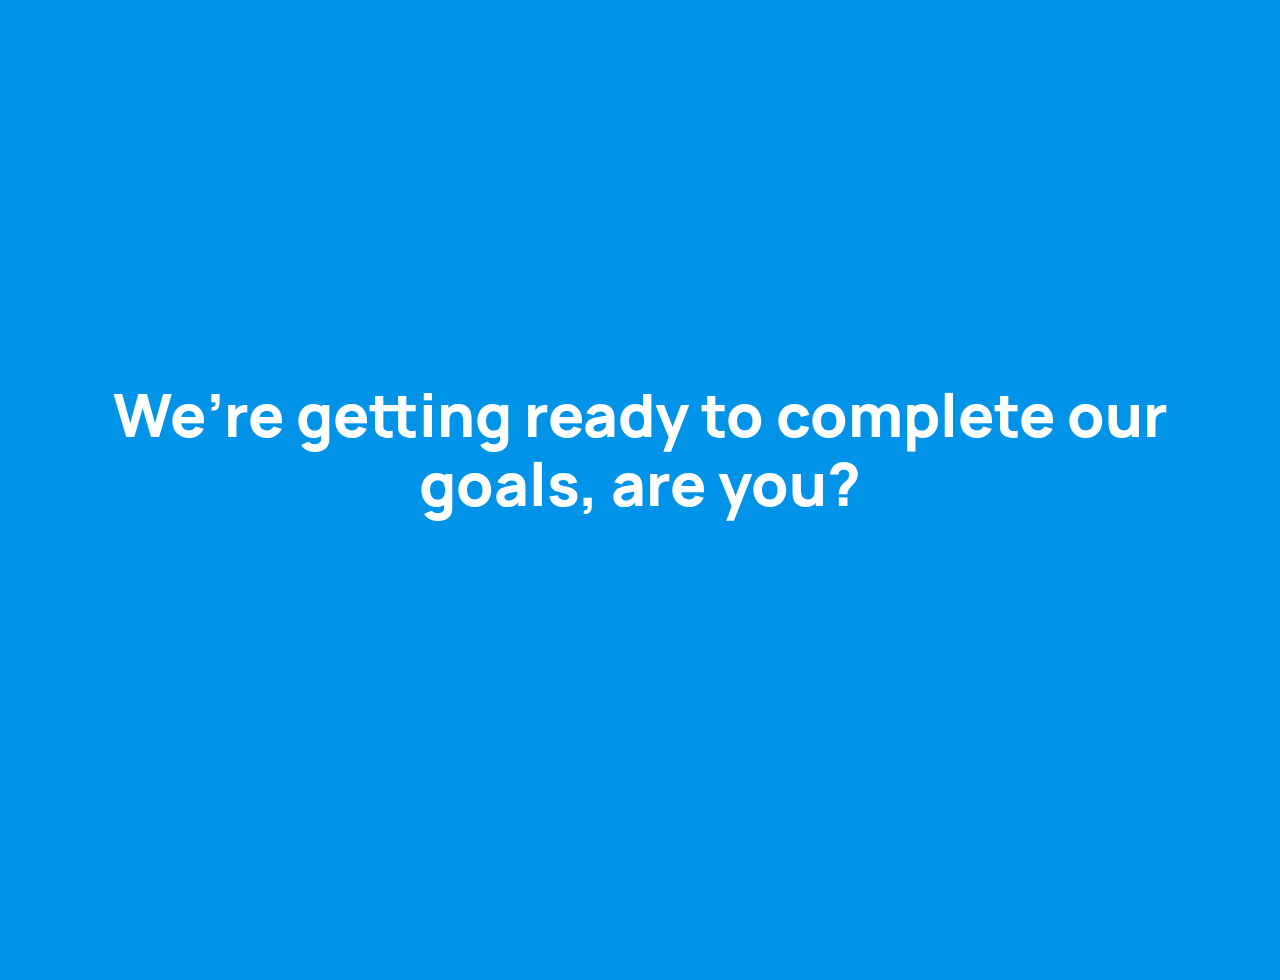
==== index.html @ a707ebc5 "1st October Changes" ====
<!DOCTYPE html>
<html>
    <head>
        <title>Divuture</title>
        <meta name="viewport" content="width=device-width,height=device-height,initial-scale=1,user-scalable=0,minimum-scale=1,maximum-scale=1,shrink-to-fit=no">
        <link href="/styles/main.css" rel="stylesheet">
    </head>
    <body>
            <div class="logo">
                    <div class="logo-circle"><img src="../images/icon.png" alt="profile" class="avatar-img rounded-circle"></div>
            </div>
                    <div class="big-header fadeInUp">
                        We’re getting ready to complete our goals, are you?
                    </div>
        <div class="section">


                     
                <div class="card">
                        <div class="card-body">
                            <div class="mb-1">
                                <div class="row align-items-center">
                                    <div class="col-flex ml-3">
                                        <p class="card-title">
                                            <span class="avatar mr-2">
                                                <img src="../images/icon.png" alt="profile" class="avatar-img rounded-circle">
                                            </span>
                                            <span class="nolink">Divuture</span>
                                            <span class="ml-1 mr-1">·</span>
                                            <span class="text-muted"><time>2 days ago</time></span>
                                        </p>
                                    </div>
                                    <div class="col-auto">
                                            <svg class="MuiSvgIcon-root" focusable="false" viewBox="0 0 24 24" aria-hidden="true" role="presentation"><path d="M12 8c1.1 0 2-.9 2-2s-.9-2-2-2-2 .9-2 2 .9 2 2 2zm0 2c-1.1 0-2 .9-2 2s.9 2 2 2 2-.9 2-2-.9-2-2-2zm0 6c-1.1 0-2 .9-2 2s.9 2 2 2 2-.9 2-2-.9-2-2-2z"></path></svg>
                                    </div>
                                </div>
                                <div>
                                    <h3 class="m-3">Launch Divuture website on November 1st</h3>
                                    <p class="m-3 description">Launch a brand new social platform specifically designed to help you complete more of your goals. Create goals for yourself, join in on the goals of your friends, and track each other’s progress for an added boost of accountability, to make sure that all of your goals are accomplished on time. Life’s too short to not achieve your goals; it’s time to Divuture.</p>
                                </div>
                            </div>
                        </div>
                </div>
        </div>
    </body>
</html>
---- styles/main.css ----
/* Root */
@-webkit-keyframes fadeInDown {
	0% {
		-webkit-transform: translateY(-24px) scale(1);
		transform: translateY(-24px) scale(1)
	}
	to {
		-webkit-transform: translateY(0) scale(1);
		transform: translateY(0) scale(1)
	}
}
@keyframes fadeIn {
	0% {
		opacity: 0
	}
	to {
		opacity: 1
	}
}
@-webkit-keyframes fadeIn {
	0% {
		opacity: 0
	}
	to {
		opacity: 1
	}
}
@keyframes fadeInDown {
	0% {
		-webkit-transform: translateY(-24px) scale(1);
		transform: translateY(-24px) scale(1)
	}
	to {
		-webkit-transform: translateY(0) scale(1);
		transform: translateY(0) scale(1)
	}
}
@-webkit-keyframes fadeInUp {
	0% {
		-webkit-transform: translateY(50px) scale(1);
		transform: translateY(50px) scale(1)
	}
	to {
		-webkit-transform: translateY(0) scale(1);
		transform: translateY(0) scale(1)
	}
}
@keyframes fadeInUp {
	0% {
		-webkit-transform: translateY(24px) scale(1);
		transform: translateY(24px) scale(1)
	}
	to {
		-webkit-transform: translateY(0) scale(1);
		transform: translateY(0) scale(1)
	}
}
@-webkit-keyframes pulse {
	0% {
		-webkit-transform: scale(1);
		transform: scale(1)
	}
	60% {
		-webkit-transform: scale(1.14);
		transform: scale(1.14)
	}
	80% {
		-webkit-transform: scale(.94);
		transform: scale(.94)
	}
	to {
		-webkit-transform: scale(1);
		transform: scale(1)
	}
}
@keyframes pulse {
	0% {
		-webkit-transform: scale(1);
		transform: scale(1)
	}
	60% {
		-webkit-transform: scale(1.14);
		transform: scale(1.14)
	}
	80% {
		-webkit-transform: scale(.94);
		transform: scale(.94)
	}
	to {
		-webkit-transform: scale(1);
		transform: scale(1)
	}
}
@keyframes strike {
	from {
		text-decoration-color: transparent
	}
	to {
		text-decoration-color: #000
	}
}
body {
	margin: 0;
	padding: 0
}
@font-face{font-family:manrope;font-display:fallback;src:url(../fonts/manrope/manrope-regular.woff2) format("woff2"),
url(../fonts/manrope/manrope-regular.woff) format("woff"),
url(../fonts/manrope/manrope-regular.otf) format("truetype");
font-style:normal;
font-weight:400
}
@font-face{font-family:manrope;font-display:fallback;src:url(../fonts/manrope/manrope-extrabold.woff2) format("woff2"),
url(../fonts/manrope/manrope-extrabold.woff) format("woff"),
url(../fonts/manrope/manrope-extrabold.otf) format("truetype");
font-style:normal;
font-weight:700
}
.fadeInUp {
	-webkit-animation:fadeInUp .35s ease forwards;
	animation:fadeInUp .35s ease forwards
}
.fadeIn {
	-webkit-animation:fadeIn 1s ease forwards;
	animation:fadeIn 1s ease forwards
}
html {
	-webkit-text-size-adjust:100%
}
body {
	font-family: manrope, Oxygen, Ubuntu, Cantarell, 'Open Sans', 'Helvetica Neue';
    font-size: .9375rem;
    font-weight: 400;
    line-height: 1.5;
    margin: 0;
    text-align: left;
    color: #000000;
    overscroll-behavior: contain;
    background-color: #0093e7;
}
.mb-1, .my-1 {
    margin-bottom: .1875rem !important;
}
.ml-1, .mx-1 {
    margin-left: .1875rem !important;
}
.ml-3, .mx-3 {
    margin-left: .75rem !important;
}
.mr-2, .mx-2 {
    margin-right: .375rem !important;
}
.mr-1, .mx-1 {
    margin-right: .1875rem !important;
}
.m-3 {
    margin: .75rem !important;
}
.text-muted {
    color: #95aac9 !important;
}
.rounded-circle {
    border-radius: 50% !important;
}
img, svg {
    vertical-align: middle;
}
img {
    border-style: none;
}
.nolink {
    color: #000;
    text-decoration: none;
}
a {
    text-decoration: none;
    color: #000;
    background-color: transparent;
    -webkit-text-decoration-skip: objects;
}
p {
    display: block;
    margin-block-start: 0em;
    margin-block-end: 0em;
}
h3{

}
/* Alignment */
.align-items-center {
    -webkit-box-align: center !important;
    -ms-flex-align: center !important;
    align-items: center !important;
}
.row {
    display: -webkit-box;
    display: -ms-flexbox;
    display: flex;
    width: 100%;
    -ms-flex-wrap: wrap;
    flex-wrap: wrap;
}
.col-flex {
    max-width: 100%;
    -ms-flex-preferred-size: 0;
    flex-basis: 0;
    -webkit-box-flex: 1;
    -ms-flex-positive: 1;
    flex-grow: 1;
    display: flex;
}
.col-auto {
    flex: 0 0 auto;
    width: auto;
    max-width: 100%;
    padding-right: 12px;
    padding-left: 12px;
}
/* Sections */
.section {
    display:flex;
    display: -webkit-box;
    display: -moz-box;
    display: -ms-flexbox;
    display: -webkit-flex;
    display: flex;
    flex-flow: column;
    align-items: center;
    justify-content: center;
}
/* Card */
.card {
    border-radius: 5px;
    background: linear-gradient(rgba(255,255,255,1) 15%, rgba(255,255,255,0) 100%);
    background-clip: border-box;
    margin: 0px;
    position: relative;
    display: -webkit-box;
    display: -ms-flexbox;
    display: flex;
    -webkit-box-orient: vertical;
    -webkit-box-direction: normal;
    -ms-flex-direction: column;
    flex-direction: column;
    min-width: 0;
    word-wrap: break-word;
    max-width:758px;
    margin:0 auto;
    margin-top:-130px;
    opacity:0;
    -webkit-user-select: none;  /* Chrome all / Safari all */
    -moz-user-select: none;     /* Firefox all */
    -ms-user-select: none;      /* IE 10+ */
    user-select: none;          /* Likely future */      
    animation: fadeIn .3s .5s ease-in forwards;
}
.card-mask {
       width:100%;
       display:flex;
       -ms-flex-align: center;
       top:0;
       margin-top:50px;
       position: absolute;
       height:100%;
    }
.card-body {
    padding: .8rem 0 .4rem;
    -webkit-box-flex: 1;
    -ms-flex: 1 1 auto;
    flex: 1 1 auto;
}
.description {
    line-height: 1.6;
  background: -webkit-linear-gradient(rgba(0,0,0,1), rgba(0,0,0,0));
  -webkit-background-clip: text;
  -webkit-text-fill-color: transparent;
  background: -moz-linear-gradient(#0F3, #F00);
  -moz-background-clip: text;
  -moz-text-fill-color: transparent;
 }
}
.card-title {
    margin-bottom: .5rem;
}
.avatar {
    font-size: 1rem;
    position: relative;
    display: inline-block;
    width: 32px;
    height: 32px;
}
.avatar-img {
    width: 100%;
    height: 100%;
    -o-object-fit: cover;
    object-fit: cover;
}
.MuiSvgIcon-root {
    fill: currentColor;
    width: 1em;
    height: 1em;
    display: inline-block;
    font-size: 1.5rem;
    transition: fill 200ms cubic-bezier(0.4, 0, 0.2, 1) 0ms;
    flex-shrink: 0;
    user-select: none;
}
.logo {
    z-index: 10;  
    top:25px;
    width: 100%;
    position: absolute;
    z-index: 3;
    opacity: 0;
    display:flex;
    display: -webkit-box;
    display: -moz-box;
    display: -ms-flexbox;
    display: -webkit-flex;
    display: flex;
    align-items: center;
    justify-content: center;
    flex-flow: row;
    animation: fadeIn .3s .5s ease-in forwards;
    color:	#B6D8FA;
    font-size:26px;
    font-weight:800;
}
.logo-circle {
    background: #fff;
    width:40px;
    border-radius: 50%;
    padding: 12px;
}
.logo-circle.no-white{
    background: none;
}

/* Header */
.big-header {
    color:#fff;
    font-size:3.6rem;
    text-align:center;
    font-weight: 800;
    margin:0 auto;
    max-width: 1100px;
    height:100vh;
    line-height: 1.2;
    display:flex;
    display: -webkit-box;
    display: -moz-box;
    display: -ms-flexbox;
    display: -webkit-flex;
    display: flex;
    flex-flow: column;
    align-items: center;
    justify-content: center;
}

@media (max-width: 703.98px) {
    .big-header {font-size:1.6rem;}
}
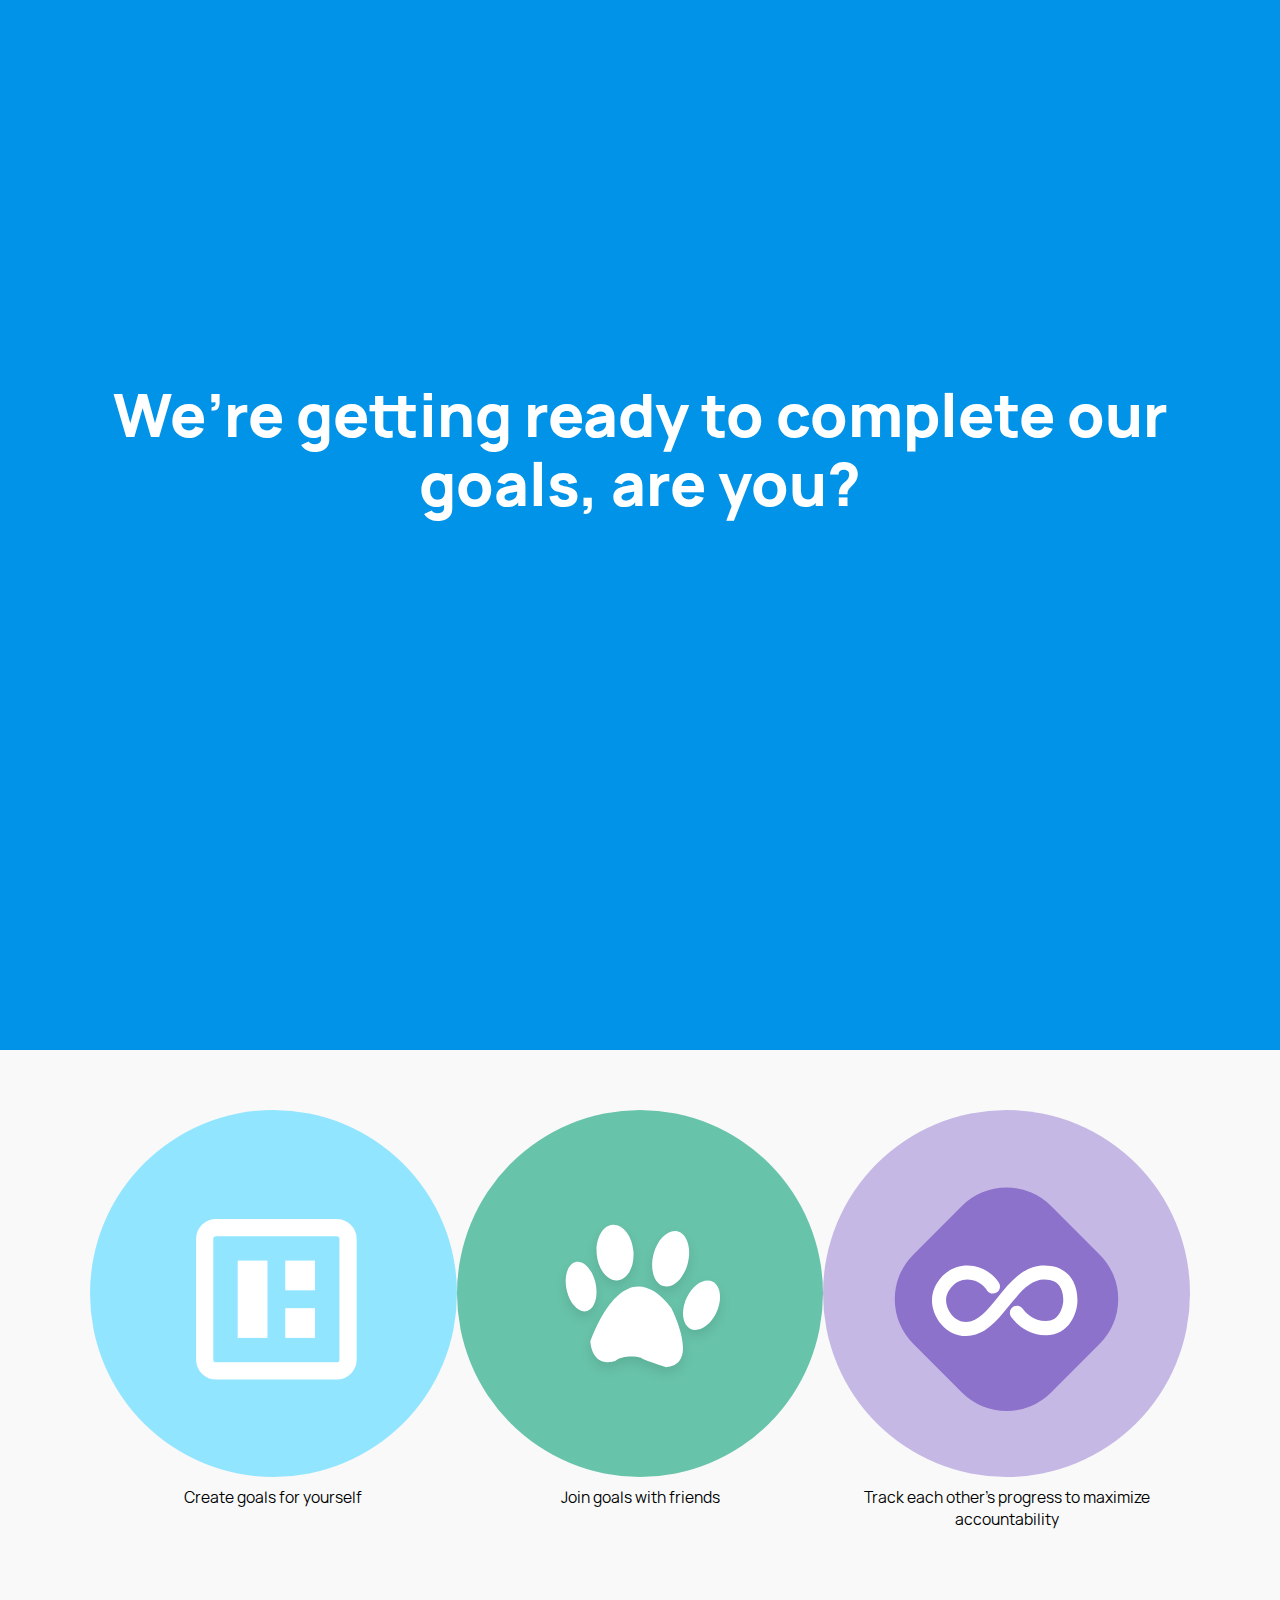
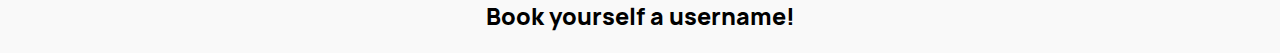
==== commit 52808002: "1st October Changes 1" ====
--- a/index.html
+++ b/index.html
@@ -3,11 +3,11 @@
     <head>
         <title>Divuture</title>
         <meta name="viewport" content="width=device-width,height=device-height,initial-scale=1,user-scalable=0,minimum-scale=1,maximum-scale=1,shrink-to-fit=no">
-        <link href="/styles/main.css" rel="stylesheet">
+        <link href="./styles/main.css" rel="stylesheet">
     </head>
     <body>
             <div class="logo">
-                    <div class="logo-circle"><img src="../images/icon.png" alt="profile" class="avatar-img rounded-circle"></div>
+                    <div class="logo-circle"><img src="./images/icon.png" alt="profile" class="avatar-img rounded-circle"></div>
             </div>
                     <div class="big-header fadeInUp">
                         We’re getting ready to complete our goals, are you?
@@ -23,7 +23,7 @@
                                     <div class="col-flex ml-3">
                                         <p class="card-title">
                                             <span class="avatar mr-2">
-                                                <img src="../images/icon.png" alt="profile" class="avatar-img rounded-circle">
+                                                <img src="./images/icon.png" alt="profile" class="avatar-img rounded-circle">
                                             </span>
                                             <span class="nolink">Divuture</span>
                                             <span class="ml-1 mr-1">·</span>
@@ -42,5 +42,27 @@
                         </div>
                 </div>
         </div>
+
+        <div class="section white">
+            <div class="container">
+                    <ul>
+                            <li>
+                                    <img src="images/pi-layouts.svg" alt="Multiple Layouts">
+                                    Create goals for yourself
+                            </li>                
+                            <li>
+                                    <img src="images/pi-pandamarks.svg" alt="Multiple Layouts">
+                                    Join goals with friends
+                            </li>                    
+                            <li>
+                                    <img src="images/pi-unlimited.svg" alt="Multiple Layouts">
+                                    Track each other's progress to maximize accountability
+                            </li>
+                    </ul>
+            </div>
+            <h2>
+                    Book yourself a username!
+            </h2>
+            </div>
     </body>
 </html>--- a/styles/main.css
+++ b/styles/main.css
@@ -182,8 +182,23 @@
     margin-block-start: 0em;
     margin-block-end: 0em;
 }
-h3{
-
+ul{
+    list-style: none;
+    display:flex;
+    flex-direction: row;
+    padding-inline-start: 0px;
+    width:100%;
+    margin:50px 0;
+}
+li{
+    display: flex;
+    flex-direction: column;
+    flex-grow: 1;
+    flex-basis: 0;
+    text-align:center;
+}
+li img{
+    padding:10px 0;
 }
 /* Alignment */
 .align-items-center {
@@ -226,6 +241,15 @@
     flex-flow: column;
     align-items: center;
     justify-content: center;
+    min-height:150px;
+}
+.section.white {
+    background:#f9f9f9;
+}
+.container {
+    max-width:1100px;
+    margin:0 auto;
+    width:100%;
 }
 /* Card */
 .card {
@@ -357,5 +381,8 @@
 }
 
 @media (max-width: 703.98px) {
-    .big-header {font-size:1.6rem;}
+    .big-header {font-size:2.2rem;}
+    .card {margin:-135px 10px 0;}
+    ul{flex-direction: column;margin:30px 0px;}
+    li{padding:15px 0;}
 }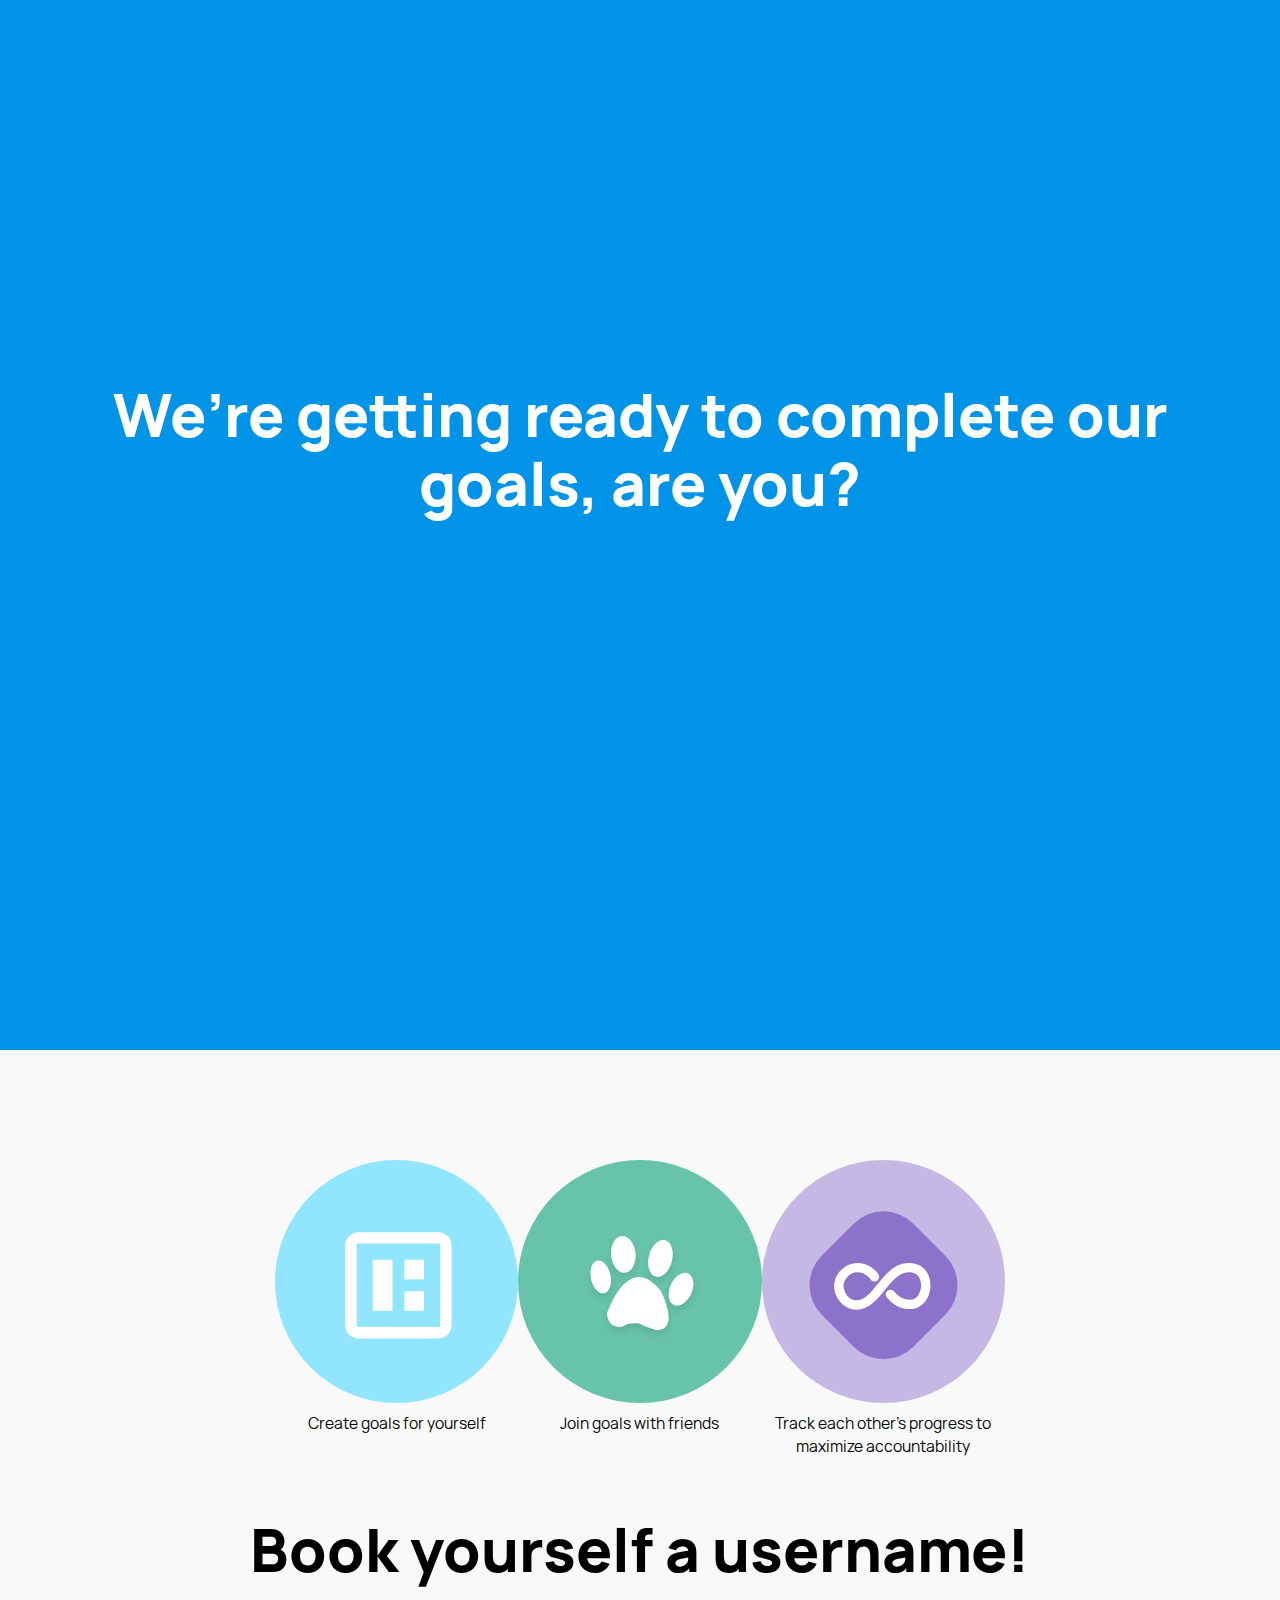
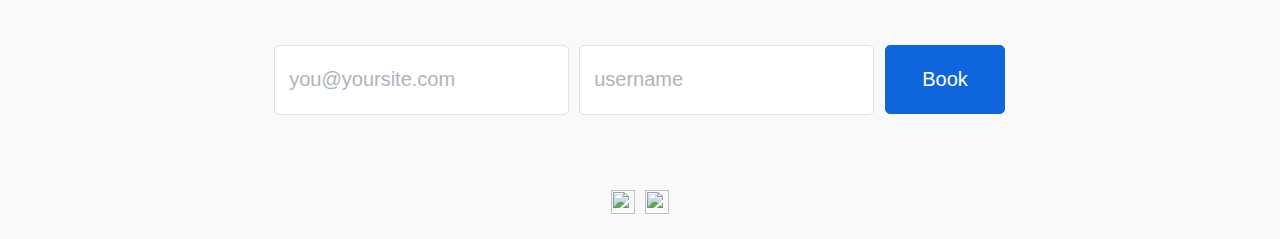
==== commit 004279ff: "1st October Changes 5" ====
--- a/index.html
+++ b/index.html
@@ -6,9 +6,9 @@
         <link href="./styles/main.css" rel="stylesheet">
     </head>
     <body>
-            <div class="logo">
-                    <div class="logo-circle"><img src="./images/icon.png" alt="profile" class="avatar-img rounded-circle"></div>
-            </div>
+            
+            <div class="logo"><div class="logo-circle no-white"><img src="./images/icon.png" alt="profile" class="avatar-img rounded-circle"></div><span>divuture</span></div>
+                  
                     <div class="big-header fadeInUp">
                         We’re getting ready to complete our goals, are you?
                     </div>
@@ -44,25 +44,47 @@
         </div>
 
         <div class="section white">
-            <div class="container">
-                    <ul>
-                            <li>
-                                    <img src="images/pi-layouts.svg" alt="Multiple Layouts">
-                                    Create goals for yourself
-                            </li>                
-                            <li>
-                                    <img src="images/pi-pandamarks.svg" alt="Multiple Layouts">
-                                    Join goals with friends
-                            </li>                    
-                            <li>
-                                    <img src="images/pi-unlimited.svg" alt="Multiple Layouts">
-                                    Track each other's progress to maximize accountability
-                            </li>
-                    </ul>
-            </div>
-            <h2>
-                    Book yourself a username!
-            </h2>
+                <div class="tutorial">
+                        <span>
+                                <img src="images/pi-layouts.svg" alt="Multiple Layouts">
+                                Create goals for yourself
+                        </span>
+                        <span>
+                                <img src="images/pi-pandamarks.svg" alt="Multiple Layouts">
+                                Join goals with friends
+                        </span>
+                        <span>
+                                <img src="images/pi-unlimited.svg" alt="Multiple Layouts">
+                                Track each other's progress to maximize accountability
+                        </span>
+                                        
+                                        
+                </div>
+                <h2 class="title">
+                        Book yourself a username!
+                </h2>
+                <div id="mc_embed_signup">
+                        <form action="https://divuture.us19.list-manage.com/subscribe/post?u=e3f5623569cd81bba708f437e&amp;id=7239241d26" method="post" id="mc-embedded-subscribe-form" name="mc-embedded-subscribe-form" class="validate" target="_blank" novalidate>
+                        <div id="mc_embed_signup_scroll">
+                         <div class="mc-field-group">
+                                <input type="email" value="" name="EMAIL" placeholder="you@yoursite.com" class="form-control form-control-lg mr-sm-2 mb-2 mb-sm-0" id="mce-EMAIL">
+                        </div>
+                        <div class="mc-field-group">
+                                <input type="text" value="" name="USERNAME" placeholder="username" class="form-control form-control-lg mr-sm-2 mb-2 mb-sm-0" id="mce-USERNAME">
+                        </div>
+                                <div id="mce-responses" class="clear">
+                                        <div class="response" id="mce-error-response" style="display:none"></div>
+                                        <div class="response" id="mce-success-response" style="display:none"></div>
+                                </div>    <!-- real people should not fill this in and expect good things - do not remove this or risk form bot signups-->
+                        <div style="position: absolute; left: -5000px;" aria-hidden="true"><input type="text" name="b_e3f5623569cd81bba708f437e_7239241d26" tabindex="-1" value=""></div>
+                        <div class="clear"><input type="submit" value="Book" name="subscribe" id="mc-embedded-subscribe" class="btn btn-lg btn-primary"></div>
+                        </div>
+                        </form>
+                </div>
+                <div class="social-icons">
+                        <a href="https://instagram.com/divuture"><img src="./images/icon-instagram.svg"></a>
+                        <a href="https://twitter.com/divuture_us"><img src="./images/icon-twitter.svg"></a>
+                </div>
             </div>
     </body>
 </html>--- a/styles/main.css
+++ b/styles/main.css
@@ -179,6 +179,11 @@
 }
 p {
     display: block;
+    margin-block-start: 0em;
+    margin-block-end: 0em;
+}
+h2{
+
     margin-block-start: 0em;
     margin-block-end: 0em;
 }
@@ -380,9 +385,188 @@
     justify-content: center;
 }
 
+#mc_embed_signup_scroll {
+    display: flex;
+    padding:50px 0;
+}
+
+.btn {
+    display: inline-block;
+    font-weight: 500;
+    color: #495057;
+    text-align: center;
+    vertical-align: middle;
+    -webkit-user-select: none;
+       -moz-user-select: none;
+        -ms-user-select: none;
+            user-select: none;
+    background-color: transparent;
+    border: 1px solid transparent;
+    padding: 0.4375rem 1.5rem;
+    margin:0px 6px;
+    font-size: 1rem;
+    line-height: 1.5;
+    border-radius: 0.3125rem;
+    transition: color 0.15s ease-in-out, background-color 0.15s ease-in-out, border-color 0.15s ease-in-out, box-shadow 0.15s ease-in-out; }
+    @media (prefers-reduced-motion: reduce) {
+      .btn {
+        transition: none; } }
+    .btn:hover {
+      color: #495057;
+      text-decoration: none; }
+    .btn:focus, .btn.focus {
+      outline: 0;
+      box-shadow: 0 0 0 0.2rem rgba(15, 102, 220, 0.25); }
+    .btn.disabled, .btn:disabled {
+      opacity: 0.65; }
+  
+  a.btn.disabled,
+  fieldset:disabled a.btn {
+    pointer-events: none; }
+  
+  .btn-primary {
+    color: #fff;
+    background-color: #0F66DC;
+    border-color: #0F66DC; }
+    .btn-primary:hover {
+      color: #fff;
+      background-color: #0d55b8;
+      border-color: #0c50ac; }
+    .btn-primary:focus, .btn-primary.focus {
+      box-shadow: 0 0 0 0.2rem rgba(51, 125, 225, 0.5); }
+    .btn-primary.disabled, .btn-primary:disabled {
+      color: #fff;
+      background-color: #0F66DC;
+      border-color: #0F66DC; }
+    .btn-primary:not(:disabled):not(.disabled):active, .btn-primary:not(:disabled):not(.disabled).active,
+    .show > .btn-primary.dropdown-toggle {
+      color: #fff;
+      background-color: #0c50ac;
+      border-color: #0b4aa0; }
+      .btn-primary:not(:disabled):not(.disabled):active:focus, .btn-primary:not(:disabled):not(.disabled).active:focus,
+      .show > .btn-primary.dropdown-toggle:focus {
+        box-shadow: 0 0 0 0.2rem rgba(51, 125, 225, 0.5); }
+        .btn-lg, .btn-group-lg > .btn {
+            padding: 1.15rem 2.25rem;
+            font-size: 1.25rem;
+            line-height: 1.5;
+            border-radius: 0.3125rem;
+        }  
+
+        .form-control {
+            display: block;
+            height: 120px;
+            padding: 0.4375rem 0.75rem;
+            font-size: 1rem;
+            font-weight: 400;
+            line-height: 1.5;
+            color: #495057;
+            background-color: #fff;
+            background-clip: padding-box;
+            border: 1px solid #dee2e6;
+            border-radius: 0.3125rem;
+            transition: border-color 0.15s ease-in-out, box-shadow 0.15s ease-in-out; }
+            @media (prefers-reduced-motion: reduce) {
+              .form-control {
+                transition: none; } }
+            .form-control::-ms-expand {
+              background-color: transparent;
+              border: 0; }
+            .form-control:focus {
+              color: #495057;
+              background-color: #fff;
+              border-color: #ced4da;
+              outline: 0;
+              box-shadow: 0 0.125rem 0.625rem rgba(0, 0, 0, 0.05); }
+            .form-control::-webkit-input-placeholder {
+              color: #adb5bd;
+              opacity: 1; }
+            .form-control::-moz-placeholder {
+              color: #adb5bd;
+              opacity: 1; }
+            .form-control:-ms-input-placeholder {
+              color: #adb5bd;
+              opacity: 1; }
+            .form-control::placeholder {
+              color: #adb5bd;
+              opacity: 1; }
+            .form-control:disabled, .form-control[readonly] {
+              background-color: #e9ecef;
+              opacity: 1; }
+          
+
+.form-control {
+    transition: background-color 0.2s ease, border-color 0.2s ease, opacity 0.2s ease; }
+    .form-control:disabled {
+      opacity: .5; }
+    .form-control[readonly] {
+      background: #fff; }
+  
+  .form-group label {
+    font-size: 0.875rem;
+    font-weight: 500;
+    color: #adb5bd; }
+    .form-group label.custom-control-label {
+      color: #495057; }
+      .form-group label.custom-control-label:before, .form-group label.custom-control-label:after {
+        top: 0.125rem; }
+  
+  .form-group.rounded {
+    border-radius: 0.3125rem !important; }
+  
+  .text-light .form-group > label {
+    color: rgba(255, 255, 255, 0.75); }
+  
+  @media (max-width: 767.98px) {
+    .form-control {
+      font-size: 16px; } }
+  
+.form-control-lg {
+    height: 40px;
+    padding: 0.875rem 0.875rem;
+    font-size: 1.25rem;
+
+    margin: 0px 5px;
+    line-height: 1.5;
+    border-radius: 0.3125rem;
+}
+
+.title {
+    font-size: 3.6rem;
+}
+.social-icons {
+    display: flex;
+    padding:25px 0;
+}
+.tutorial {
+    display: flex;
+    padding:100px 0 50px;
+}
+.tutorial span{
+    display: flex;
+    flex-direction: column;
+    flex-grow: 1;
+    flex-basis: 0;
+    text-align:center;
+}
+.tutorial span img{
+    padding:10px 0;
+}
+.social-icons img{
+    width:24px;
+    padding:0px 5px;
+    height:24px;
+}
 @media (max-width: 703.98px) {
     .big-header {font-size:2.2rem;}
     .card {margin:-135px 10px 0;}
-    ul{flex-direction: column;margin:30px 0px;}
-    li{padding:15px 0;}
+    .tutorial{flex-direction: column;margin:30px 0px;}
+    .tutorial span{padding:15px 0;}
+    #mc_embed_signup_scroll {flex-flow: column;}
+    .title{font-size:2rem;text-align: center;padding:0 10px;}
+    .btn{width:100%;margin:5px 0 0;}
+    .form-control-lg{margin: 2px 0px;width: -webkit-fill-available;}
+    .mc_embed_signup{width:100%;}
+    .mc_embed_signup_scroll{margin:0px 10px;}
+    
 }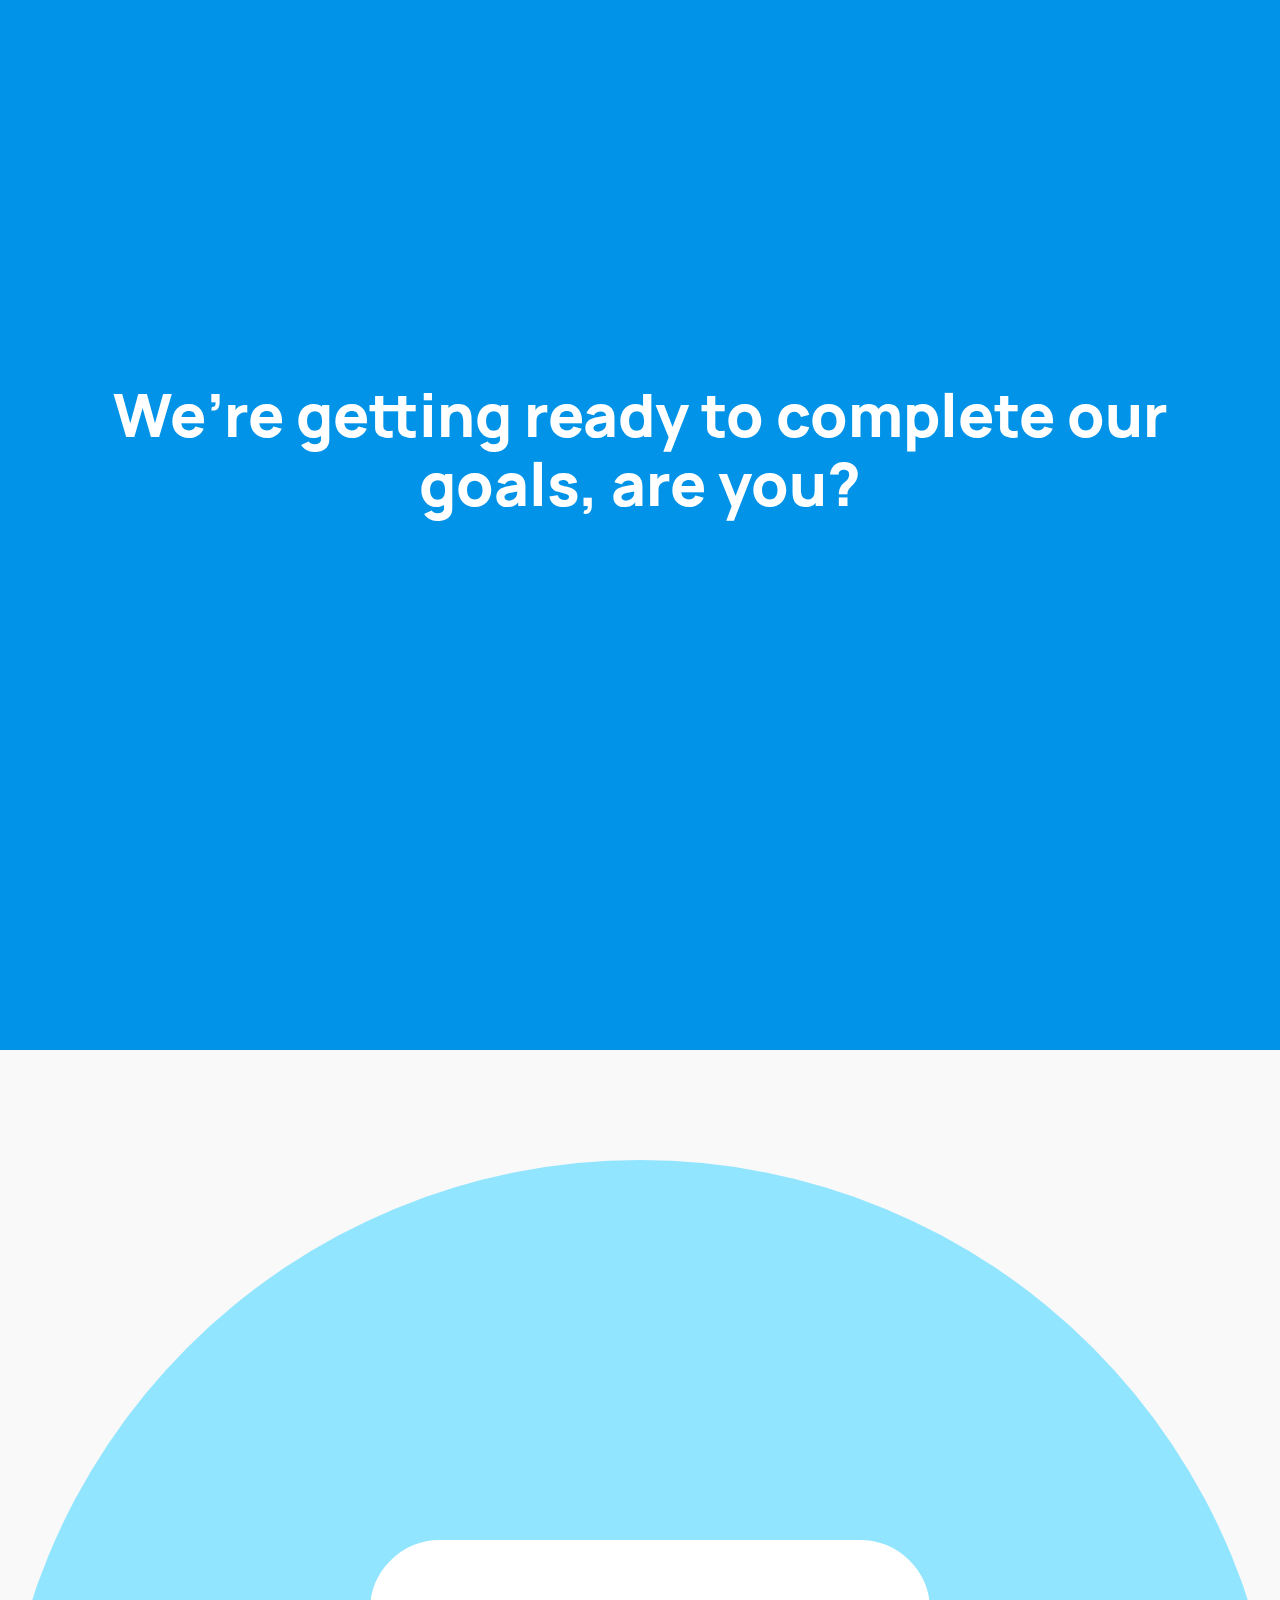
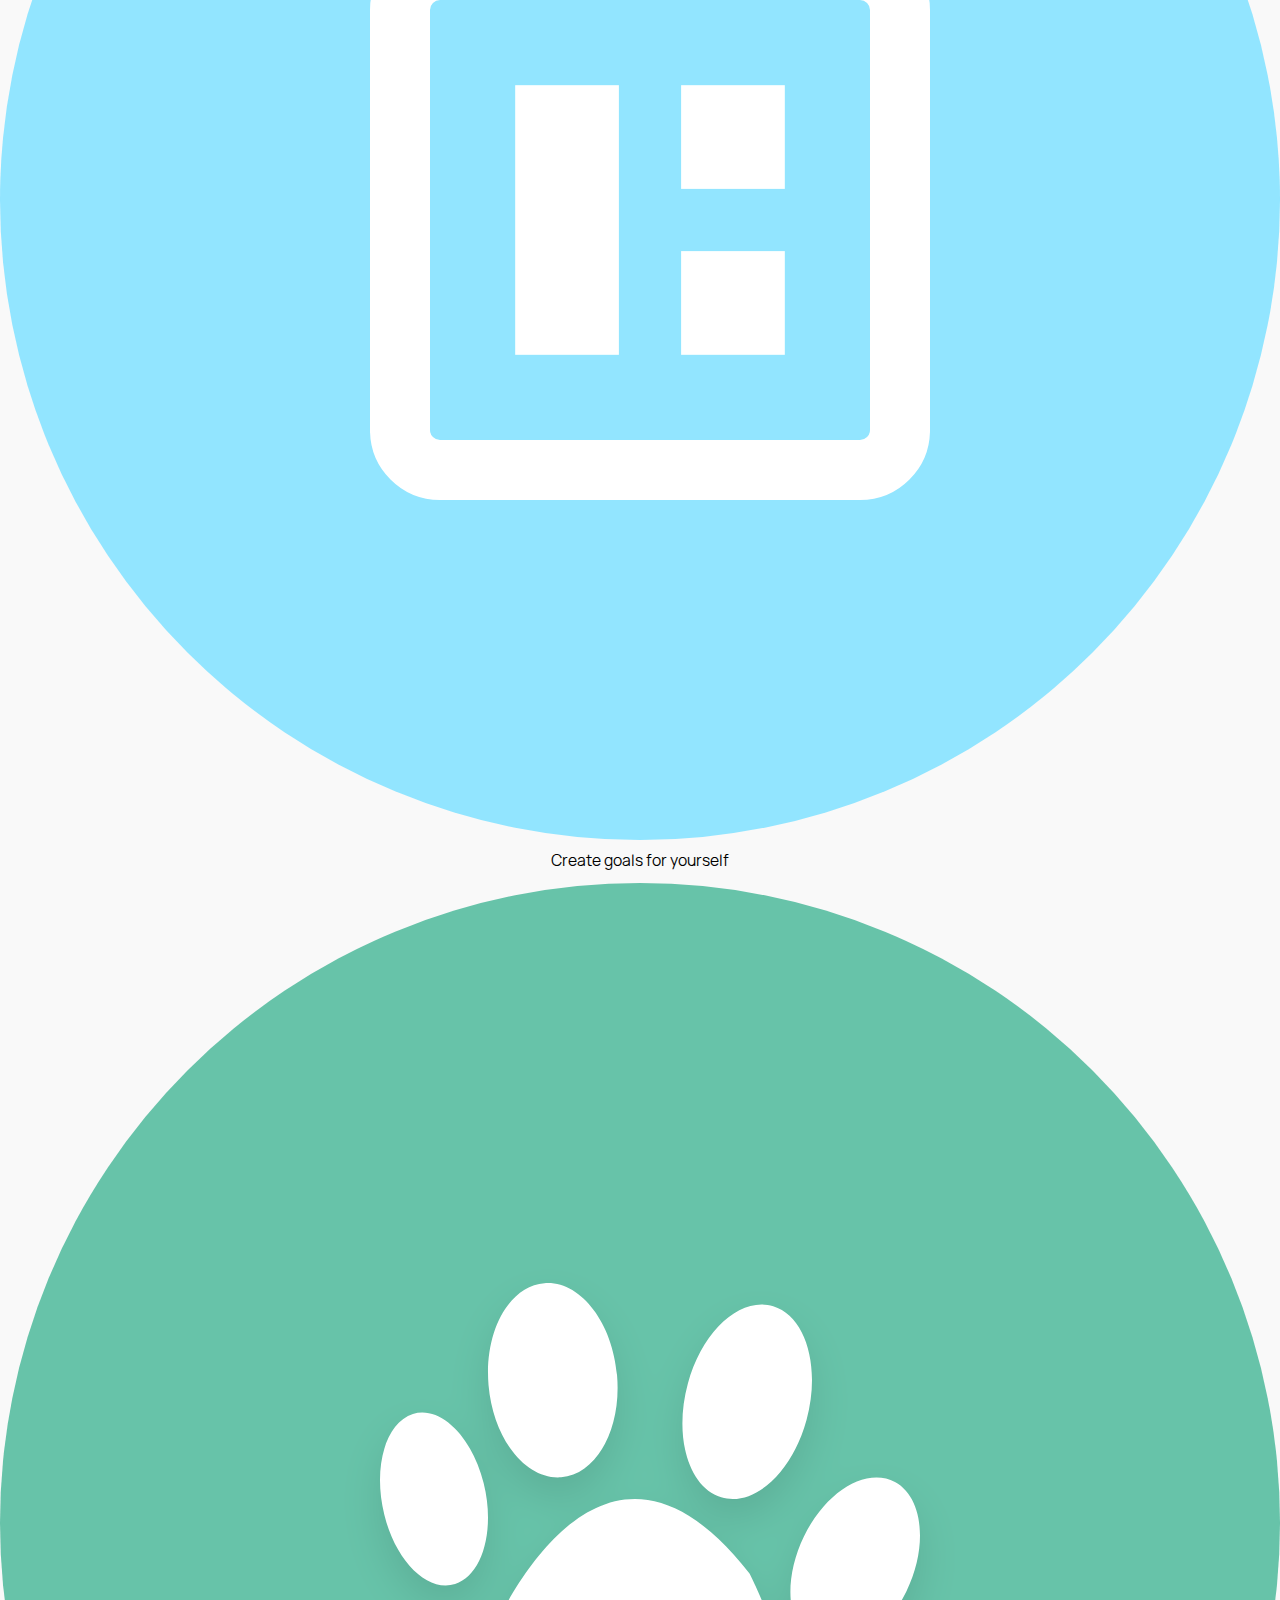
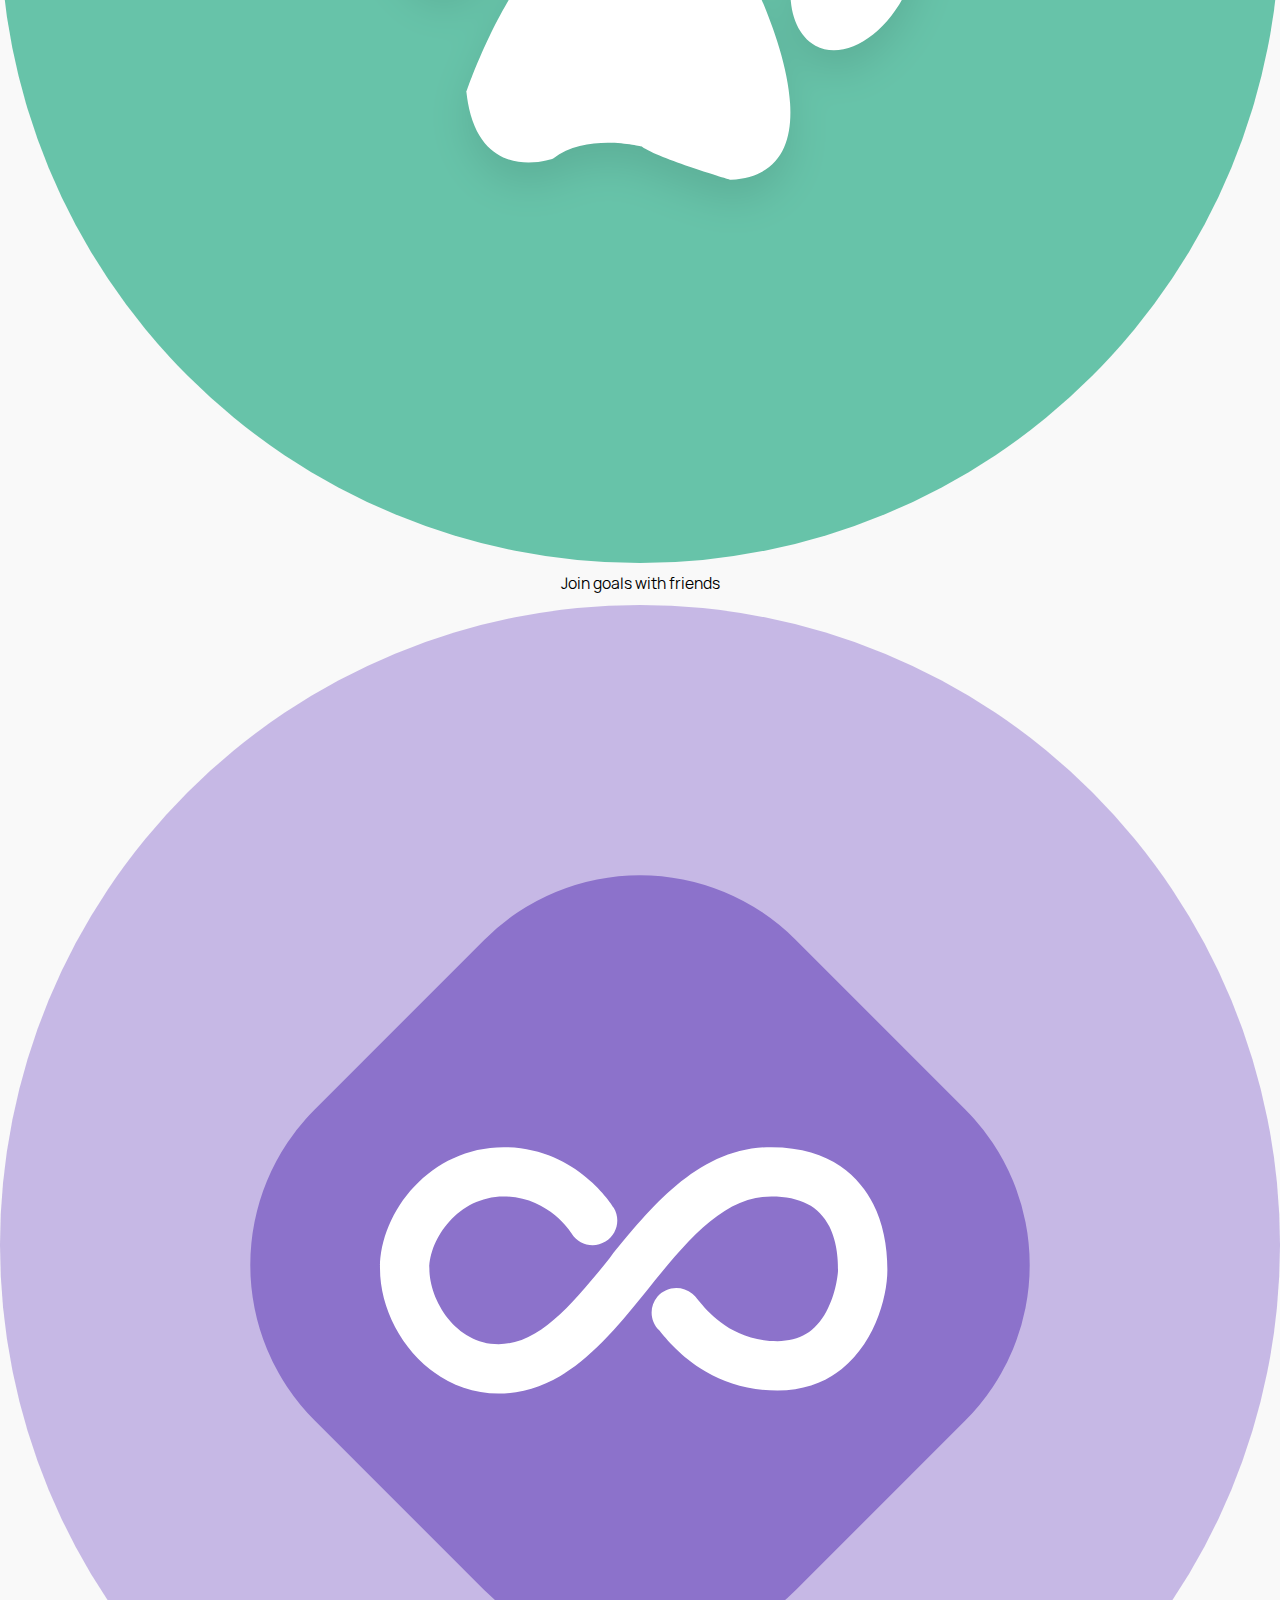
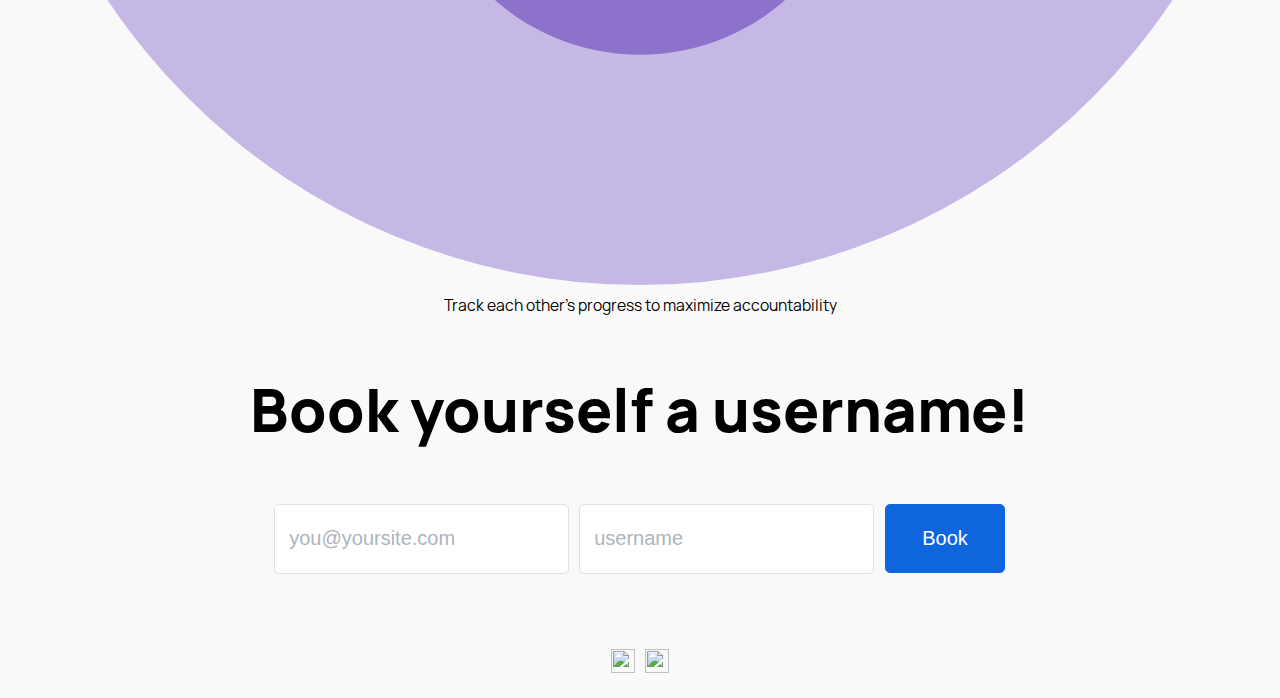
==== commit 632aba2e: "Update index.html" ====
--- a/index.html
+++ b/index.html
@@ -4,6 +4,14 @@
         <title>Divuture</title>
         <meta name="viewport" content="width=device-width,height=device-height,initial-scale=1,user-scalable=0,minimum-scale=1,maximum-scale=1,shrink-to-fit=no">
         <link href="./styles/main.css" rel="stylesheet">
+        <script async src="https://www.googletagmanager.com/gtag/js?id=UA-149277860-1"></script>
+        <script>
+        window.dataLayer = window.dataLayer || [];
+        function gtag(){dataLayer.push(arguments);}
+        gtag('js', new Date());
+
+        gtag('config', 'UA-149277860-1');
+        </script>
     </head>
     <body>
             
@@ -35,7 +43,7 @@
                                     </div>
                                 </div>
                                 <div>
-                                    <h3 class="m-3">Launch Divuture website on November 1st</h3>
+                                    <h3 class="m-3">Launch Divuture on November 1st</h3>
                                     <p class="m-3 description">Launch a brand new social platform specifically designed to help you complete more of your goals. Create goals for yourself, join in on the goals of your friends, and track each other’s progress for an added boost of accountability, to make sure that all of your goals are accomplished on time. Life’s too short to not achieve your goals; it’s time to Divuture.</p>
                                 </div>
                             </div>
@@ -77,7 +85,7 @@
                                         <div class="response" id="mce-success-response" style="display:none"></div>
                                 </div>    <!-- real people should not fill this in and expect good things - do not remove this or risk form bot signups-->
                         <div style="position: absolute; left: -5000px;" aria-hidden="true"><input type="text" name="b_e3f5623569cd81bba708f437e_7239241d26" tabindex="-1" value=""></div>
-                        <div class="clear"><input type="submit" value="Book" name="subscribe" id="mc-embedded-subscribe" class="btn btn-lg btn-primary"></div>
+                        <div class="clear"><input type="submit" value="Book" name="subscribe" class="btn btn-lg btn-primary"></div>
                         </div>
                         </form>
                 </div>
@@ -87,4 +95,4 @@
                 </div>
             </div>
     </body>
-</html>+</html>
--- a/styles/main.css
+++ b/styles/main.css
@@ -539,8 +539,8 @@
     padding:25px 0;
 }
 .tutorial {
-    display: flex;
     padding:100px 0 50px;
+    width:100%;
 }
 .tutorial span{
     display: flex;
